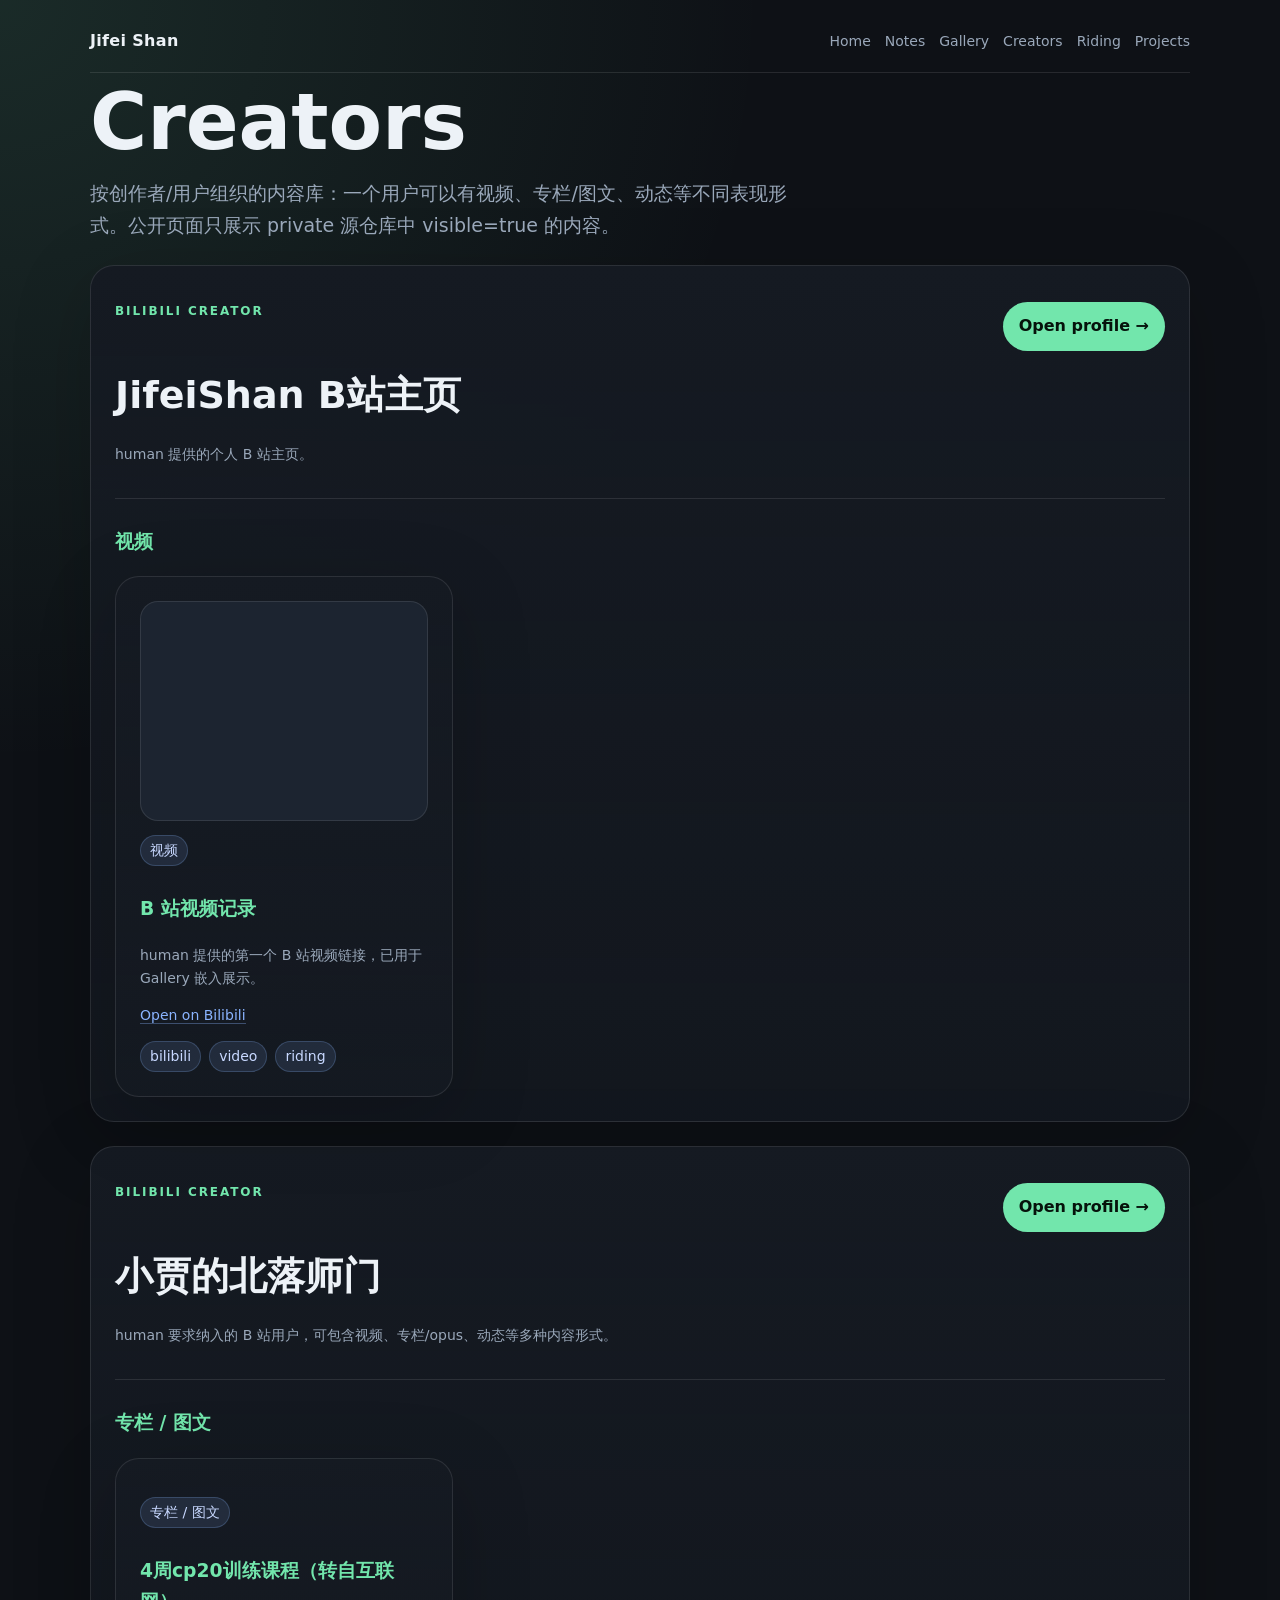
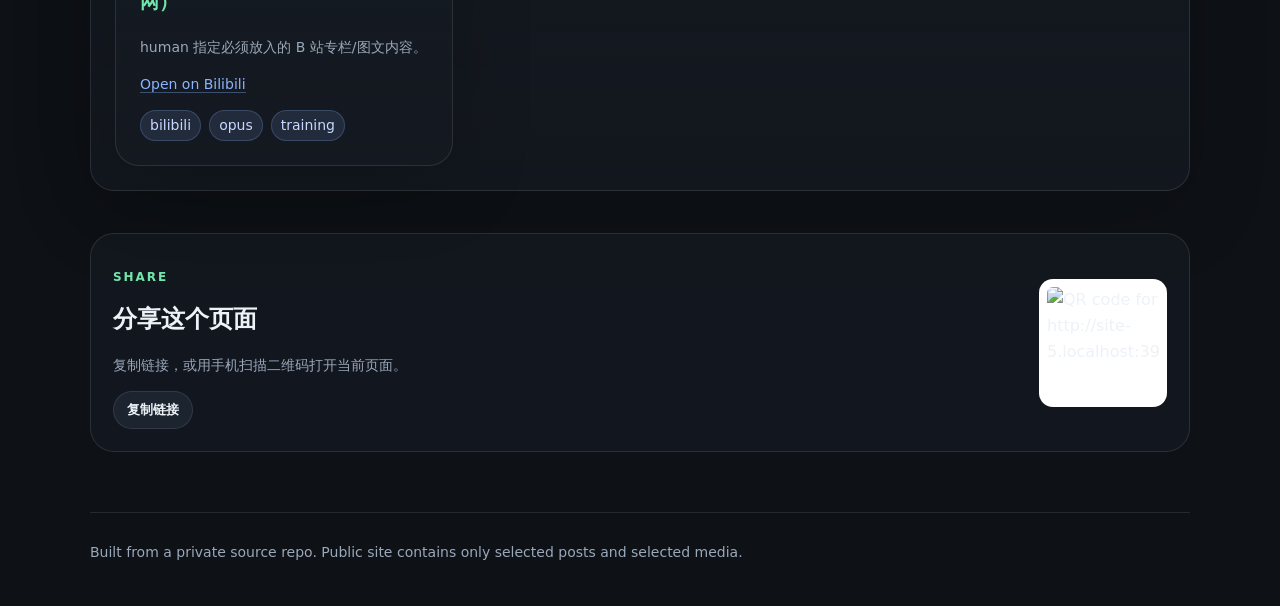
==== creators/index.html @ da3af285 "Publish personal blog update" ====
<!doctype html>
<html lang="zh-CN">
<head>
  <meta charset="utf-8" />
  <meta name="viewport" content="width=device-width, initial-scale=1" />
  <title>Creators · Jifei Shan</title>
  <meta name="description" content="Bilibili creators and categorized videos, opus posts, and dynamics." />
  <link rel="stylesheet" href="/style.css" />
</head>
<body>
  <header class="site-header">
    <a class="brand" href="/">Jifei Shan</a>
    <nav class="nav"><a href="/">Home</a><a href="/posts/">Notes</a><a href="/gallery/">Gallery</a><a href="/creators/">Creators</a><a href="/riding/">Riding</a><a href="/projects/">Projects</a></nav>
  </header>
  <main><section><h1>Creators</h1><p class="lead">按创作者/用户组织的内容库：一个用户可以有视频、专栏/图文、动态等不同表现形式。公开页面只展示 private 源仓库中 visible=true 的内容。</p><section class="creator-section card"><div class="creator-head"><div><p class="eyebrow">Bilibili creator</p><h2>JifeiShan B站主页</h2><p class="muted">human 提供的个人 B 站主页。</p></div><a class="button" href="https://space.bilibili.com/329679173?spm_id_from=333.1387.0.0" target="_blank" rel="noopener">Open profile →</a></div><section class="creator-type"><h3>视频</h3><div class="grid"><article class="media-card creator-item"><iframe class="embed" src="https://player.bilibili.com/player.html?bvid=BV1z441167tu&amp;page=1&amp;high_quality=1" title="B 站视频记录" loading="lazy" allowfullscreen></iframe><div class="tags"><span class="tag">视频</span></div><h3>B 站视频记录</h3><p class="muted">human 提供的第一个 B 站视频链接，已用于 Gallery 嵌入展示。</p><p class="media-links"><a href="https://www.bilibili.com/video/BV1z441167tu/?spm_id_from=333.1387.0.0" target="_blank" rel="noopener">Open on Bilibili</a></p><div class="tags"><span class="tag">bilibili</span><span class="tag">video</span><span class="tag">riding</span></div></article></div></section></section><section class="creator-section card"><div class="creator-head"><div><p class="eyebrow">Bilibili creator</p><h2>小贾的北落师门</h2><p class="muted">human 要求纳入的 B 站用户，可包含视频、专栏/opus、动态等多种内容形式。</p></div><a class="button" href="https://space.bilibili.com/67622790?spm_id_from=333.1387.follow.user_card.click" target="_blank" rel="noopener">Open profile →</a></div><section class="creator-type"><h3>专栏 / 图文</h3><div class="grid"><article class="media-card creator-item"><div class="tags"><span class="tag">专栏 / 图文</span></div><h3>4周cp20训练课程（转自互联网）</h3><p class="muted">human 指定必须放入的 B 站专栏/图文内容。</p><p class="media-links"><a href="https://www.bilibili.com/opus/604402529639670029?spm_id_from=333.1387.0.0" target="_blank" rel="noopener">Open on Bilibili</a></p><div class="tags"><span class="tag">bilibili</span><span class="tag">opus</span><span class="tag">training</span></div></article></div></section></section></section></main>
  <section class="share-box" data-share-box>
    <div>
      <p class="eyebrow">Share</p>
      <h2>分享这个页面</h2>
      <p class="muted">复制链接，或用手机扫描二维码打开当前页面。</p>
      <div class="share-actions">
        <button type="button" data-copy-link>复制链接</button>
        <button type="button" data-native-share>系统分享</button>
        <span class="muted" data-share-status></span>
      </div>
    </div>
    <img data-qr alt="QR code" />
  </section>
  <footer class="site-footer">Built from a private source repo. Public site contains only selected posts and selected media.</footer>
  <script src="/share.js" defer></script>
</body>
</html>
---- style.css ----
:root {
  --bg: #0e1116;
  --panel: #151a22;
  --panel-2: #1c2430;
  --text: #edf2f7;
  --muted: #9aa8ba;
  --accent: #72e6ac;
  --accent-2: #8ab4ff;
  --line: rgba(255,255,255,0.1);
  --max: 1100px;
  font-family: Inter, ui-sans-serif, system-ui, -apple-system, BlinkMacSystemFont, "Segoe UI", sans-serif;
}
* { box-sizing: border-box; }
body {
  margin: 0;
  background: radial-gradient(circle at top left, rgba(114,230,172,.12), transparent 30%), var(--bg);
  color: var(--text);
  line-height: 1.65;
}
a { color: inherit; }
.site-header, .site-footer, main { width: min(var(--max), calc(100% - 32px)); margin: 0 auto; }
.site-header { padding: 28px 0 18px; display: flex; justify-content: space-between; gap: 20px; align-items: center; border-bottom: 1px solid var(--line); }
.brand { text-decoration: none; font-weight: 800; letter-spacing: .02em; }
.nav { display: flex; gap: 14px; flex-wrap: wrap; color: var(--muted); font-size: 14px; }
.nav a { text-decoration: none; }
.nav a:hover { color: var(--accent); }
.hero { padding: 76px 0 48px; display: grid; grid-template-columns: 1.2fr .8fr; gap: 36px; align-items: center; }
.eyebrow { color: var(--accent); text-transform: uppercase; letter-spacing: .16em; font-size: 12px; font-weight: 700; }
h1 { font-size: clamp(40px, 8vw, 78px); line-height: .95; margin: 12px 0 18px; }
h2 { font-size: clamp(26px, 4vw, 38px); margin: 42px 0 16px; }
h3 { margin-top: 28px; }
.lead { color: var(--muted); font-size: 19px; max-width: 720px; }
.card, .post-card, .media-card { background: linear-gradient(180deg, var(--panel), rgba(21,26,34,.72)); border: 1px solid var(--line); border-radius: 24px; padding: 24px; box-shadow: 0 20px 80px rgba(0,0,0,.18); }
.hero-card { min-height: 320px; display: flex; flex-direction: column; justify-content: space-between; }
.metric { display: grid; grid-template-columns: repeat(2, 1fr); gap: 12px; }
.metric div { background: var(--panel-2); border-radius: 16px; padding: 14px; }
.metric strong { display: block; color: var(--accent); font-size: 24px; }
.grid { display: grid; grid-template-columns: repeat(3, 1fr); gap: 18px; }
.post-grid { display: grid; grid-template-columns: repeat(2, 1fr); gap: 18px; }
.post-card a { text-decoration: none; }
.meta, .tags, .muted { color: var(--muted); font-size: 14px; }
.tags { display: flex; gap: 8px; flex-wrap: wrap; margin-top: 14px; }
.media-links { color: var(--accent-2); font-size: 14px; }
.media-links a { text-decoration: none; border-bottom: 1px solid rgba(138,180,255,.35); }
.tag { background: rgba(138,180,255,.12); color: #c8d8ff; border: 1px solid rgba(138,180,255,.22); border-radius: 999px; padding: 3px 9px; }
.media-card img, .post-cover, .embed { width: 100%; border-radius: 18px; display: block; background: var(--panel-2); border: 1px solid var(--line); }
.embed { aspect-ratio: 16 / 9; height: auto; min-height: 220px; }
.article { max-width: 780px; padding: 42px 0 80px; }
.article h1 { font-size: clamp(34px, 5vw, 56px); }
.article p, .article li { color: #d8e0ea; }
.article blockquote { border-left: 3px solid var(--accent); margin-left: 0; padding-left: 18px; color: var(--muted); }
.site-footer { border-top: 1px solid var(--line); color: var(--muted); padding: 28px 0 42px; margin-top: 60px; font-size: 14px; }
.button { display: inline-flex; align-items: center; gap: 8px; background: var(--accent); color: #06120b; text-decoration: none; padding: 11px 16px; border-radius: 999px; font-weight: 800; margin-top: 12px; }
@media (max-width: 820px) {
  .site-header, .hero { display: block; }
  .nav { margin-top: 12px; }
  .hero { padding-top: 42px; }
  .grid, .post-grid { grid-template-columns: 1fr; }
  .hero-card { margin-top: 24px; }
}

.share-box { width: min(var(--max), calc(100% - 32px)); margin: 42px auto 0; display: flex; justify-content: space-between; gap: 20px; align-items: center; background: rgba(21,26,34,.72); border: 1px solid var(--line); border-radius: 24px; padding: 22px; }
.share-box h2 { margin: 4px 0 6px; font-size: 24px; }
.share-box img { width: 128px; height: 128px; border-radius: 14px; background: #fff; padding: 8px; }
.share-actions { display: flex; gap: 10px; flex-wrap: wrap; align-items: center; margin-top: 12px; }
.share-actions button { border: 1px solid var(--line); background: var(--panel-2); color: var(--text); border-radius: 999px; padding: 9px 13px; cursor: pointer; font-weight: 700; }
.share-actions button:hover { border-color: rgba(114,230,172,.45); color: var(--accent); }
@media (max-width: 820px) { .share-box { display: block; } .share-box img { margin-top: 16px; } }

.creator-section { margin: 24px 0; }
.creator-head { display: flex; justify-content: space-between; align-items: flex-start; gap: 20px; border-bottom: 1px solid var(--line); padding-bottom: 18px; margin-bottom: 18px; }
.creator-type { margin-top: 22px; }
.creator-type h3 { color: var(--accent); }
.creator-item .embed { margin-bottom: 12px; }
@media (max-width: 820px) { .creator-head { display: block; } }
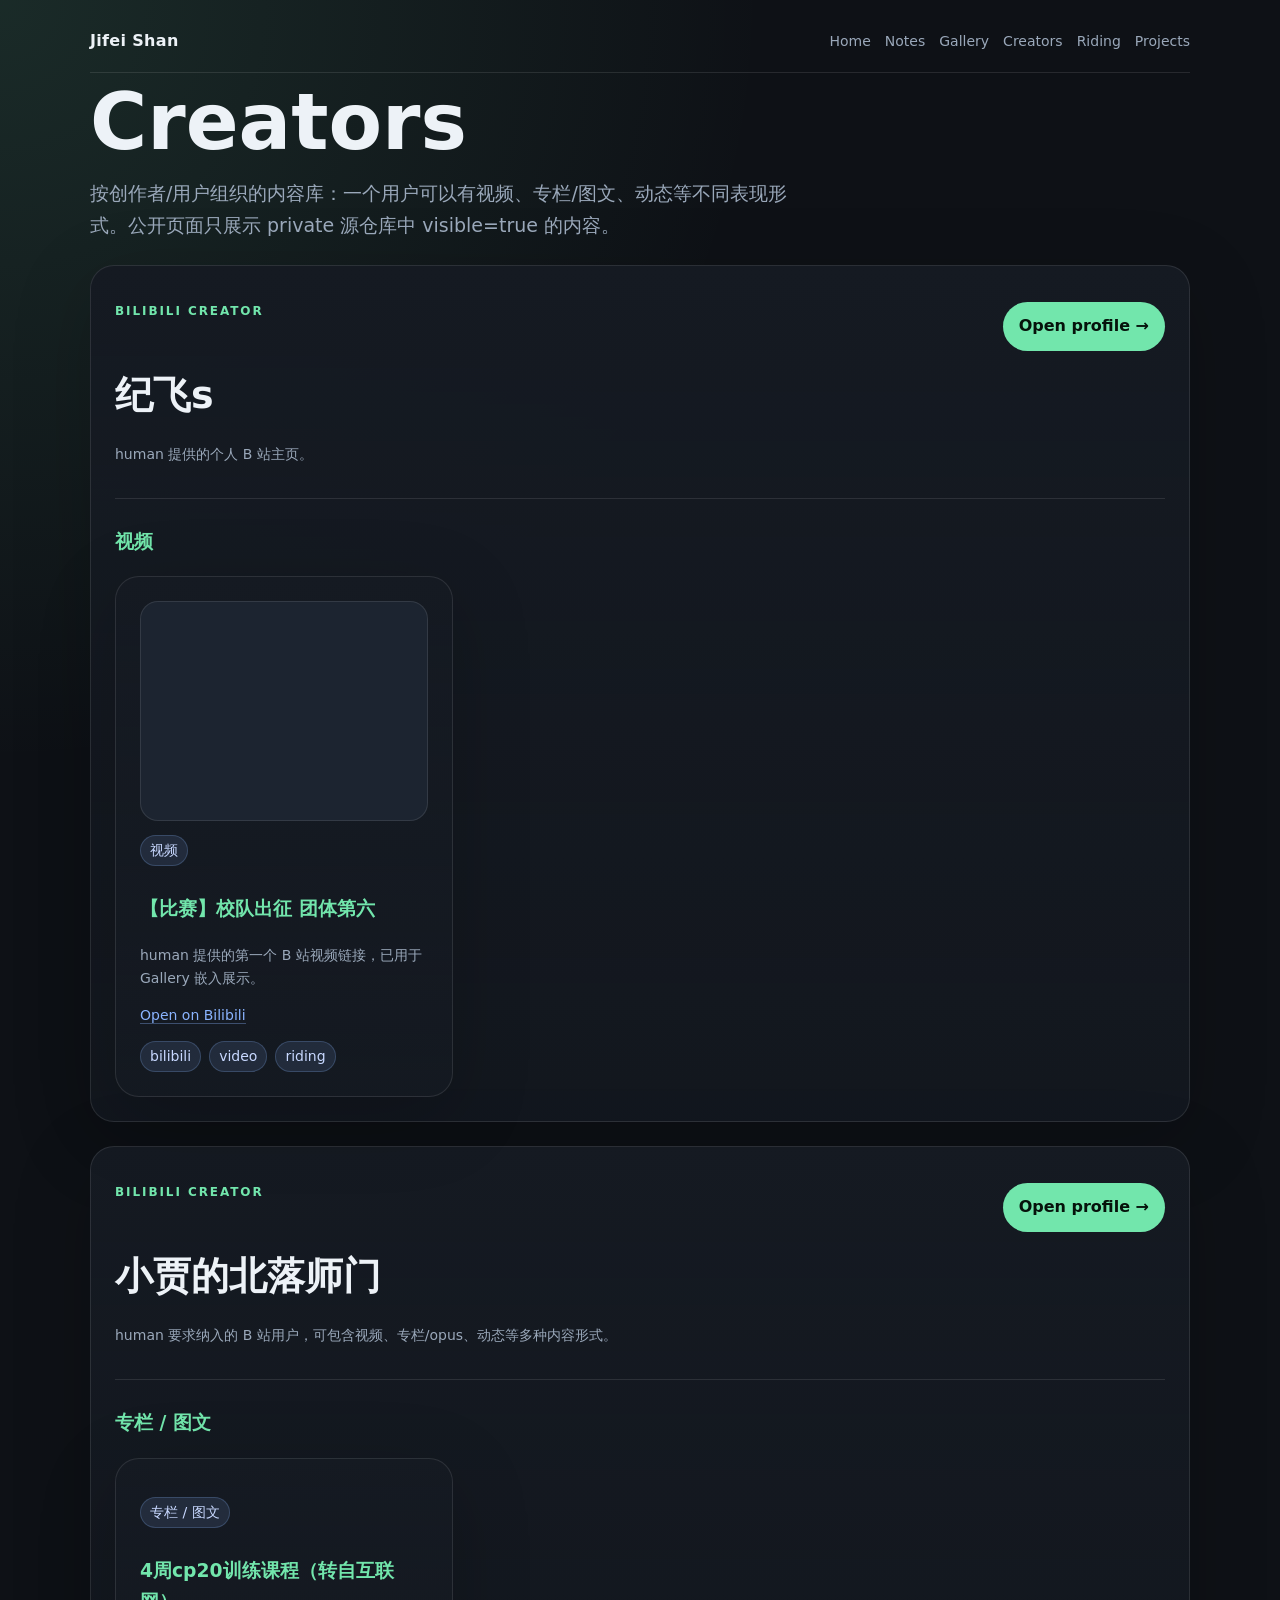
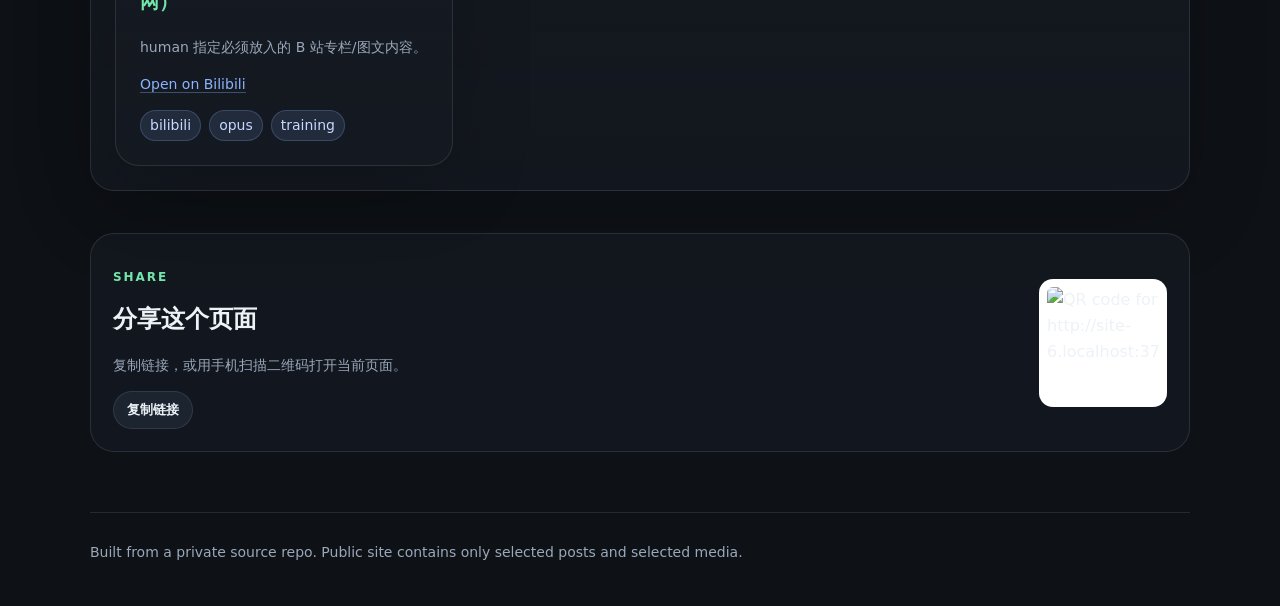
==== commit e9ab17f8: "Publish personal blog update" ====
--- a/creators/index.html
+++ b/creators/index.html
@@ -12,7 +12,7 @@
     <a class="brand" href="/">Jifei Shan</a>
     <nav class="nav"><a href="/">Home</a><a href="/posts/">Notes</a><a href="/gallery/">Gallery</a><a href="/creators/">Creators</a><a href="/riding/">Riding</a><a href="/projects/">Projects</a></nav>
   </header>
-  <main><section><h1>Creators</h1><p class="lead">按创作者/用户组织的内容库：一个用户可以有视频、专栏/图文、动态等不同表现形式。公开页面只展示 private 源仓库中 visible=true 的内容。</p><section class="creator-section card"><div class="creator-head"><div><p class="eyebrow">Bilibili creator</p><h2>JifeiShan B站主页</h2><p class="muted">human 提供的个人 B 站主页。</p></div><a class="button" href="https://space.bilibili.com/329679173?spm_id_from=333.1387.0.0" target="_blank" rel="noopener">Open profile →</a></div><section class="creator-type"><h3>视频</h3><div class="grid"><article class="media-card creator-item"><iframe class="embed" src="https://player.bilibili.com/player.html?bvid=BV1z441167tu&amp;page=1&amp;high_quality=1" title="B 站视频记录" loading="lazy" allowfullscreen></iframe><div class="tags"><span class="tag">视频</span></div><h3>B 站视频记录</h3><p class="muted">human 提供的第一个 B 站视频链接，已用于 Gallery 嵌入展示。</p><p class="media-links"><a href="https://www.bilibili.com/video/BV1z441167tu/?spm_id_from=333.1387.0.0" target="_blank" rel="noopener">Open on Bilibili</a></p><div class="tags"><span class="tag">bilibili</span><span class="tag">video</span><span class="tag">riding</span></div></article></div></section></section><section class="creator-section card"><div class="creator-head"><div><p class="eyebrow">Bilibili creator</p><h2>小贾的北落师门</h2><p class="muted">human 要求纳入的 B 站用户，可包含视频、专栏/opus、动态等多种内容形式。</p></div><a class="button" href="https://space.bilibili.com/67622790?spm_id_from=333.1387.follow.user_card.click" target="_blank" rel="noopener">Open profile →</a></div><section class="creator-type"><h3>专栏 / 图文</h3><div class="grid"><article class="media-card creator-item"><div class="tags"><span class="tag">专栏 / 图文</span></div><h3>4周cp20训练课程（转自互联网）</h3><p class="muted">human 指定必须放入的 B 站专栏/图文内容。</p><p class="media-links"><a href="https://www.bilibili.com/opus/604402529639670029?spm_id_from=333.1387.0.0" target="_blank" rel="noopener">Open on Bilibili</a></p><div class="tags"><span class="tag">bilibili</span><span class="tag">opus</span><span class="tag">training</span></div></article></div></section></section></section></main>
+  <main><section><h1>Creators</h1><p class="lead">按创作者/用户组织的内容库：一个用户可以有视频、专栏/图文、动态等不同表现形式。公开页面只展示 private 源仓库中 visible=true 的内容。</p><section class="creator-section card"><div class="creator-head"><div><p class="eyebrow">Bilibili creator</p><h2>纪飞s</h2><p class="muted">human 提供的个人 B 站主页。</p></div><a class="button" href="https://space.bilibili.com/329679173?spm_id_from=333.1387.0.0" target="_blank" rel="noopener">Open profile →</a></div><section class="creator-type"><h3>视频</h3><div class="grid"><article class="media-card creator-item"><iframe class="embed" src="https://player.bilibili.com/player.html?bvid=BV1z441167tu&amp;page=1&amp;high_quality=1" title="【比赛】校队出征 团体第六" loading="lazy" allowfullscreen></iframe><div class="tags"><span class="tag">视频</span></div><h3>【比赛】校队出征 团体第六</h3><p class="muted">human 提供的第一个 B 站视频链接，已用于 Gallery 嵌入展示。</p><p class="media-links"><a href="https://www.bilibili.com/video/BV1z441167tu/" target="_blank" rel="noopener">Open on Bilibili</a></p><div class="tags"><span class="tag">bilibili</span><span class="tag">video</span><span class="tag">riding</span></div></article></div></section></section><section class="creator-section card"><div class="creator-head"><div><p class="eyebrow">Bilibili creator</p><h2>小贾的北落师门</h2><p class="muted">human 要求纳入的 B 站用户，可包含视频、专栏/opus、动态等多种内容形式。</p></div><a class="button" href="https://space.bilibili.com/67622790?spm_id_from=333.1387.follow.user_card.click" target="_blank" rel="noopener">Open profile →</a></div><section class="creator-type"><h3>专栏 / 图文</h3><div class="grid"><article class="media-card creator-item"><div class="tags"><span class="tag">专栏 / 图文</span></div><h3>4周cp20训练课程（转自互联网）</h3><p class="muted">human 指定必须放入的 B 站专栏/图文内容。</p><p class="media-links"><a href="https://www.bilibili.com/opus/604402529639670029" target="_blank" rel="noopener">Open on Bilibili</a></p><div class="tags"><span class="tag">bilibili</span><span class="tag">opus</span><span class="tag">training</span></div></article></div></section></section></section></main>
   <section class="share-box" data-share-box>
     <div>
       <p class="eyebrow">Share</p>
